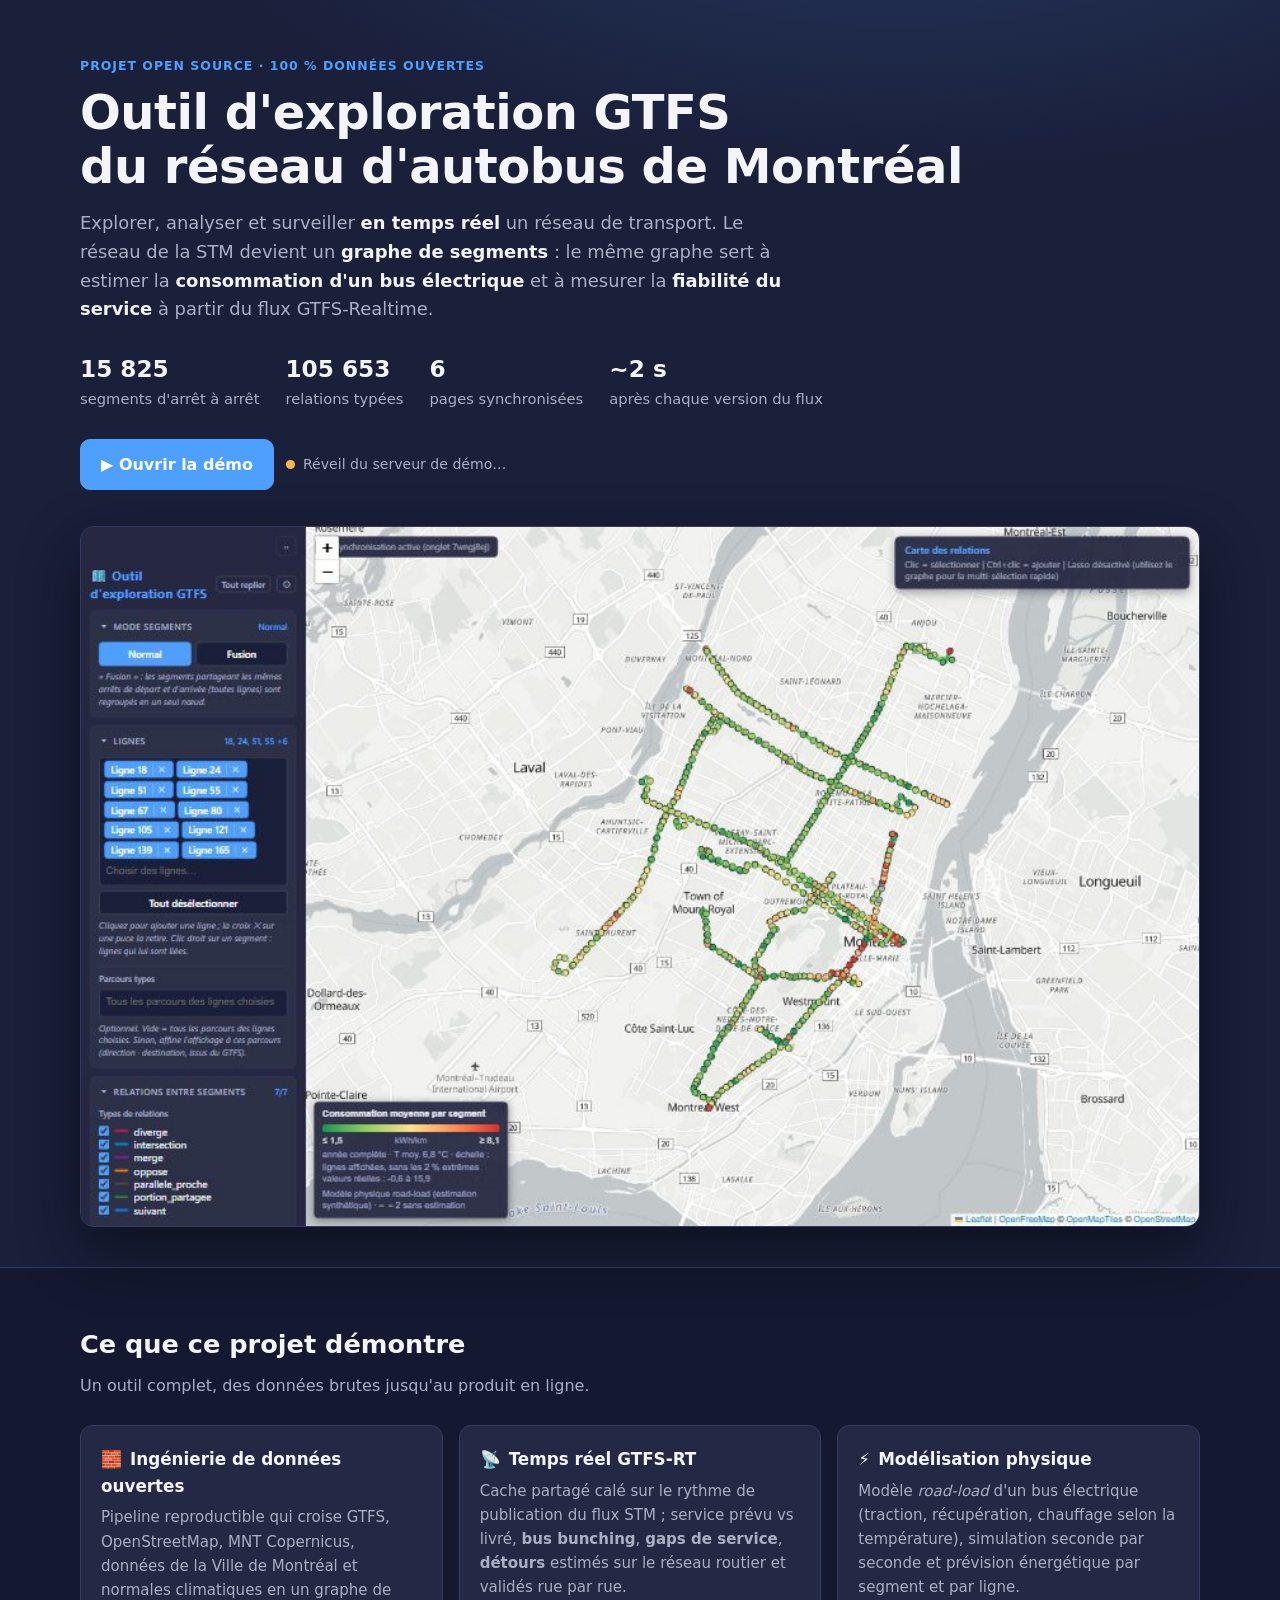
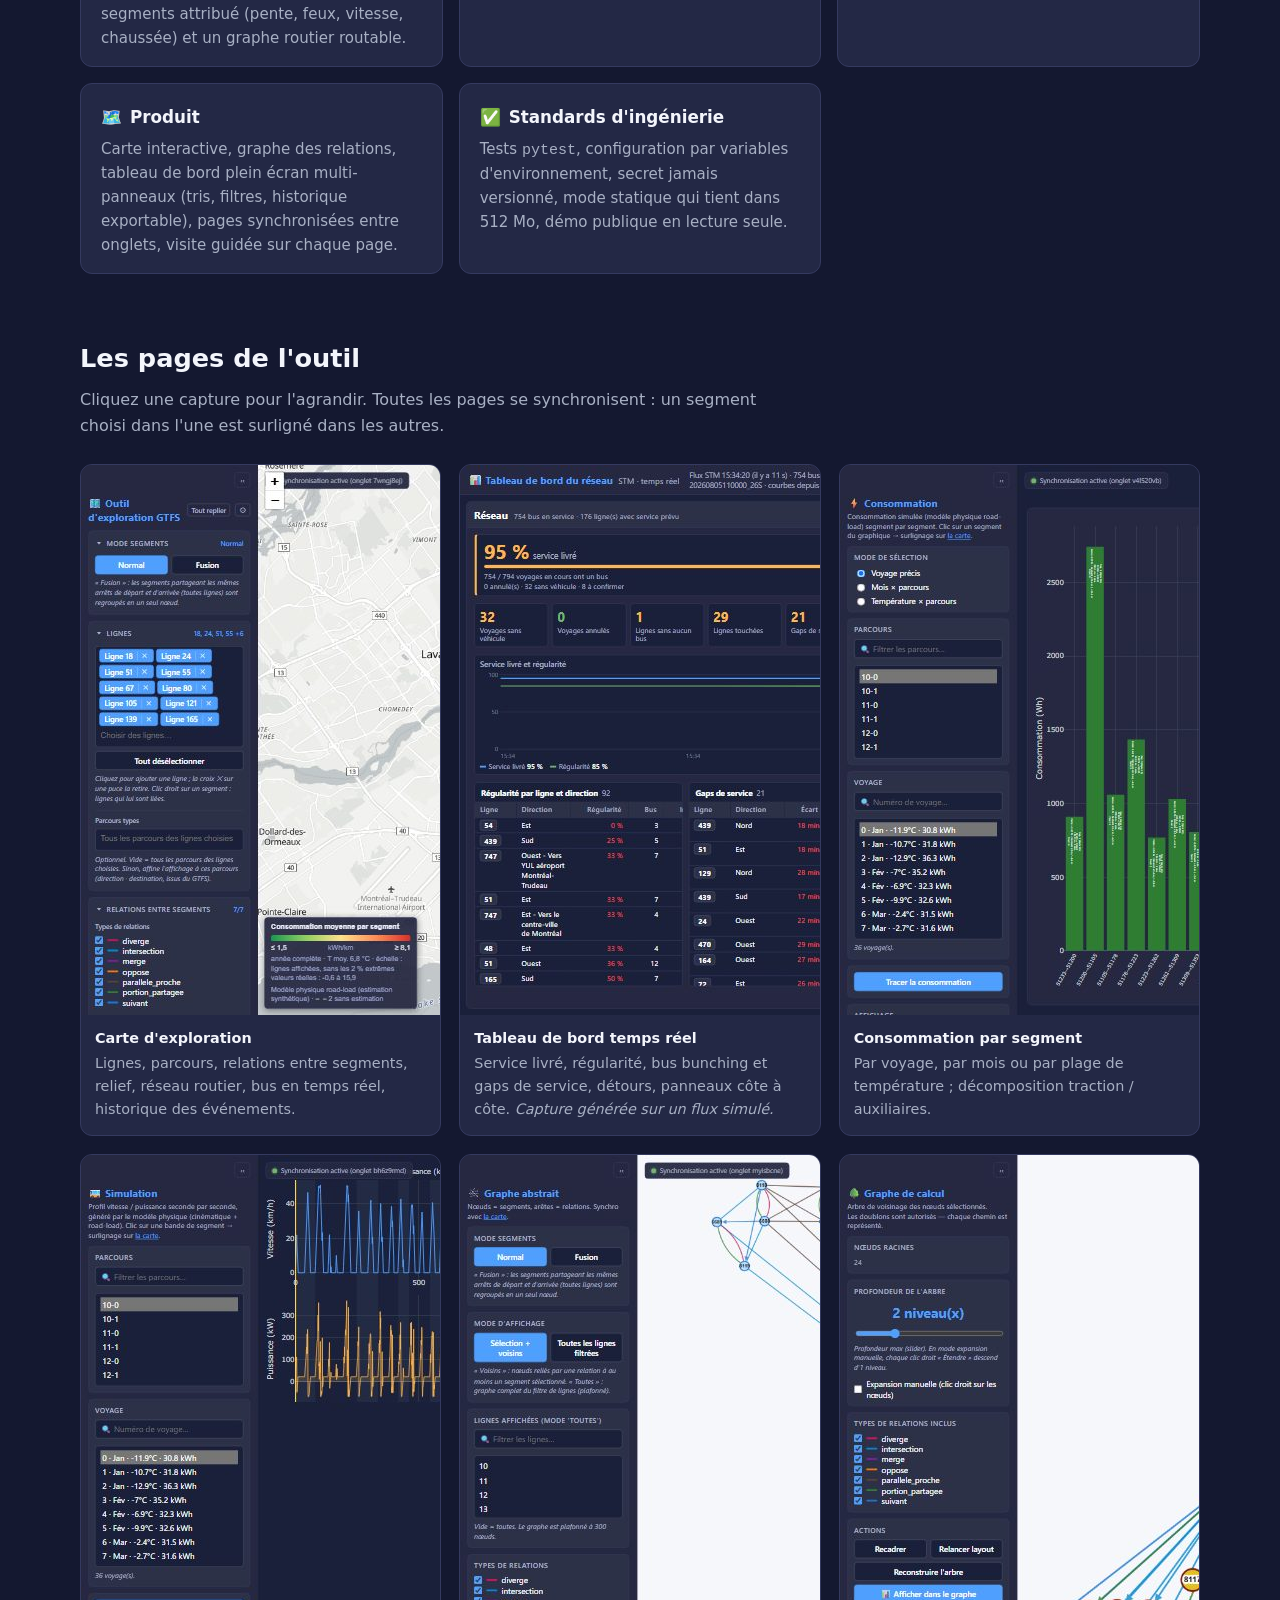
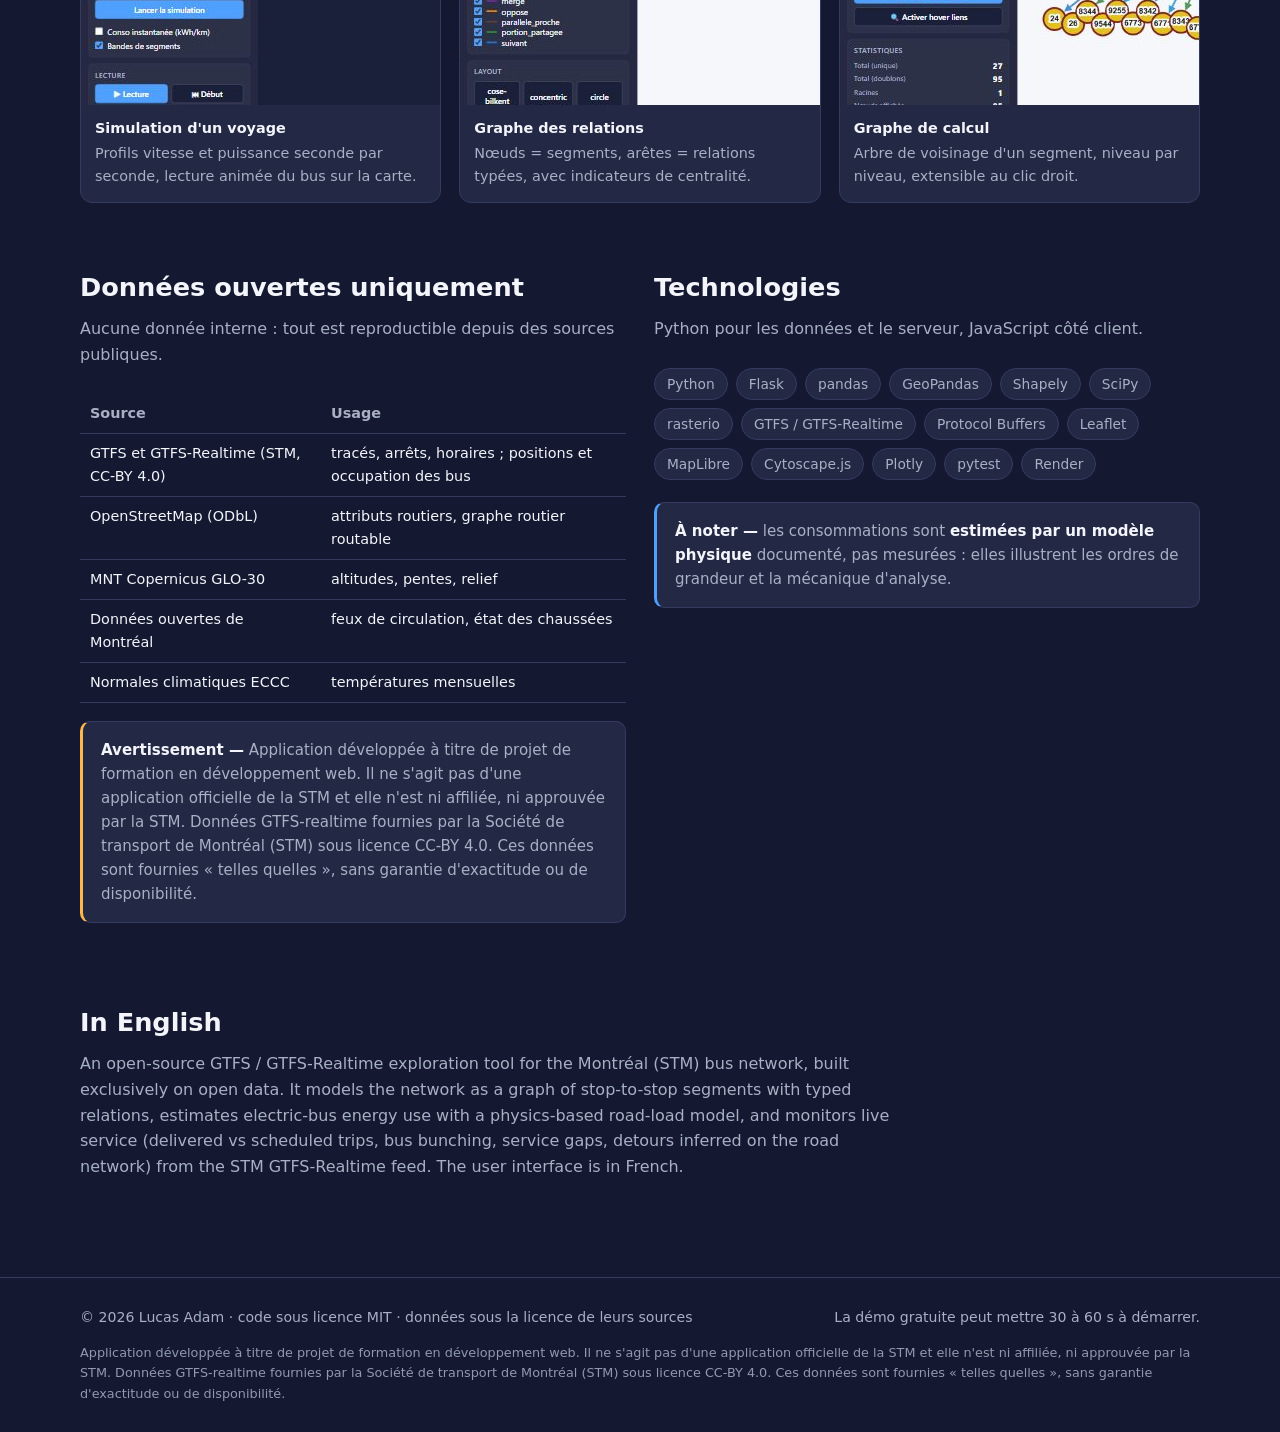
==== docs/index.html @ 2d57527c "Outil d'exploration GTFS : temps réel GTFS-RT, énergie, tableau de bord, visite guidée Temps réel (G" ====
<!DOCTYPE html>
<html lang="fr">
<head>
  <meta charset="utf-8">
  <meta name="viewport" content="width=device-width, initial-scale=1">
  <title>Outil d'exploration GTFS — réseau d'autobus de Montréal</title>
  <meta name="description" content="Outil open source d'exploration GTFS / GTFS-Realtime du réseau d'autobus de Montréal : graphe de segments, suivi temps réel, prévision énergétique. 100 % données ouvertes.">
  <meta property="og:title" content="Outil d'exploration GTFS — réseau d'autobus de Montréal">
  <meta property="og:description" content="Graphe de 15 825 segments, suivi temps réel GTFS-RT, prévision énergétique. 100 % données ouvertes.">
  <meta property="og:image" content="apercus/carte.jpg">
  <!--
    Page de présentation statique (GitHub Pages, dossier docs/) : s'affiche
    instantanément, contrairement à la démo Render gratuite qui dort après
    15 min d'inactivité. Dès l'ouverture, une requête réveille le serveur de
    démo pendant la lecture ; le bouton indique quand elle est prête.
    Captures : docs/apercus/ (copiées par scripts/capturer_apercus.py).
  -->
  <style>
    :root {
      --fond: #141830; --fond-2: #1a1f3a; --carte: #232845; --bord: #353a60;
      --texte: #f3f5fb; --doux: #a8b0c4; --accent: #4f9fff; --accent-2: #6db4ff;
      --vert: #6db86d; --ambre: #ffb74d;
      color-scheme: dark;
    }
    * { box-sizing: border-box; }
    html { scroll-behavior: smooth; }
    body {
      margin: 0; background: var(--fond); color: var(--texte);
      font: 16px/1.6 system-ui, -apple-system, "Segoe UI", Roboto, "Helvetica Neue", Arial, sans-serif;
    }
    a { color: var(--accent-2); }
    img { max-width: 100%; display: block; }
    .conteneur { width: min(1120px, 100% - 32px); margin-inline: auto; }

    /* En-tête */
    header.hero {
      background: radial-gradient(1200px 500px at 70% -10%, rgba(79,159,255,.18), transparent 60%), var(--fond-2);
      border-bottom: 1px solid var(--bord);
      padding-block: 56px 40px;
    }
    .surtitre { color: var(--accent); font-weight: 700; letter-spacing: .08em; text-transform: uppercase; font-size: .78rem; margin: 0 0 10px; }
    h1 { font-size: clamp(1.9rem, 4.2vw, 3rem); line-height: 1.12; margin: 0 0 16px; letter-spacing: -.01em; }
    .accroche { font-size: 1.12rem; color: var(--doux); max-width: 62ch; margin: 0 0 26px; }
    .accroche b { color: var(--texte); }
    .chiffres { display: flex; flex-wrap: wrap; gap: 10px 26px; margin: 0 0 28px; padding: 0; list-style: none; }
    .chiffres li { color: var(--doux); font-size: .92rem; }
    .chiffres b { display: block; color: var(--texte); font-size: 1.45rem; font-variant-numeric: tabular-nums; }
    .actions { display: flex; flex-wrap: wrap; gap: 12px; align-items: center; }
    .bouton {
      display: inline-flex; align-items: center; gap: 10px; padding: 12px 20px; border-radius: 10px;
      font-weight: 700; text-decoration: none; border: 1px solid var(--accent); transition: background .15s, transform .15s;
    }
    .bouton.principal { background: var(--accent); color: #fff; }
    .bouton.principal:hover { background: var(--accent-2); transform: translateY(-1px); }
    .bouton.second { color: var(--accent-2); background: transparent; }
    .bouton.second:hover { background: rgba(79,159,255,.12); }
    .bouton[hidden] { display: none; }
    .etat-demo { display: inline-flex; align-items: center; gap: 8px; color: var(--doux); font-size: .88rem; }
    .etat-demo i { width: 9px; height: 9px; border-radius: 50%; background: var(--ambre); box-shadow: 0 0 0 0 rgba(255,183,77,.6); animation: pouls 1.4s infinite; }
    .etat-demo.pret i { background: var(--vert); animation: none; }
    .etat-demo.erreur i { background: #9e9e9e; animation: none; }
    @keyframes pouls { 70% { box-shadow: 0 0 0 8px rgba(255,183,77,0); } 100% { box-shadow: 0 0 0 0 rgba(255,183,77,0); } }
    .capture-principale {
      margin-top: 36px; border-radius: 14px; overflow: hidden; border: 1px solid var(--bord);
      box-shadow: 0 24px 60px rgba(0,0,0,.45);
    }
    .capture-principale img { width: 100%; height: auto; }

    /* Sections */
    section { padding-block: 56px 8px; }
    h2 { font-size: 1.6rem; margin: 0 0 8px; }
    .sous { color: var(--doux); margin: 0 0 26px; max-width: 70ch; }
    .grille { display: grid; gap: 16px; grid-template-columns: repeat(auto-fit, minmax(min(100%, 300px), 1fr)); }
    .pilier { background: var(--carte); border: 1px solid var(--bord); border-radius: 12px; padding: 20px 20px 16px; }
    .pilier h3 { margin: 0 0 6px; font-size: 1.05rem; }
    .pilier h3 span { margin-right: 8px; }
    .pilier p { margin: 0; color: var(--doux); font-size: .94rem; }
    .galerie { display: grid; gap: 18px; grid-template-columns: repeat(auto-fit, minmax(min(100%, 330px), 1fr)); }
    figure { margin: 0; background: var(--carte); border: 1px solid var(--bord); border-radius: 12px; overflow: hidden; }
    figure a { display: block; }
    figure img { width: 100%; aspect-ratio: 880 / 550; object-fit: cover; object-position: top left; transition: transform .25s; }
    figure a:hover img { transform: scale(1.02); }
    figcaption { padding: 12px 14px 14px; font-size: .9rem; color: var(--doux); }
    figcaption b { color: var(--texte); display: block; margin-bottom: 2px; }
    .puces { display: flex; flex-wrap: wrap; gap: 8px; padding: 0; margin: 0; list-style: none; }
    .puces li { border: 1px solid var(--bord); background: var(--carte); border-radius: 999px; padding: 4px 12px; font-size: .86rem; color: var(--doux); }
    .deux-col { display: grid; gap: 28px; grid-template-columns: repeat(auto-fit, minmax(min(100%, 420px), 1fr)); }
    .encart { background: var(--carte); border: 1px solid var(--bord); border-left: 3px solid var(--accent); border-radius: 10px; padding: 16px 18px; color: var(--doux); font-size: .94rem; }
    .encart b { color: var(--texte); }
    table { width: 100%; border-collapse: collapse; font-size: .9rem; }
    th, td { text-align: left; padding: 8px 10px; border-bottom: 1px solid var(--bord); vertical-align: top; }
    th { color: var(--doux); font-weight: 600; }
    .tableau-defile { overflow-x: auto; }
    footer { margin-top: 64px; padding-block: 28px; border-top: 1px solid var(--bord); color: var(--doux); font-size: .88rem; }
    footer .conteneur { display: flex; flex-wrap: wrap; gap: 8px 24px; justify-content: space-between; }
    .avertissement-pied { flex-basis: 100%; margin: 6px 0 0; font-size: .8rem; opacity: .85; }
    .encart.avertissement { border-left-color: var(--ambre); }
    @media (prefers-reduced-motion: reduce) { * { animation: none !important; transition: none !important; } }
  </style>
</head>
<body>

<header class="hero">
  <div class="conteneur">
    <p class="surtitre">Projet open source · 100 % données ouvertes</p>
    <h1>Outil d'exploration GTFS<br>du réseau d'autobus de Montréal</h1>
    <p class="accroche">Explorer, analyser et surveiller <b>en temps réel</b> un réseau de transport.
      Le réseau de la STM devient un <b>graphe de segments</b> : le même graphe sert à estimer la
      <b>consommation d'un bus électrique</b> et à mesurer la <b>fiabilité du service</b> à partir du flux GTFS-Realtime.</p>
    <ul class="chiffres">
      <li><b>15 825</b>segments d'arrêt à arrêt</li>
      <li><b>105 653</b>relations typées</li>
      <li><b>6</b>pages synchronisées</li>
      <li><b>~2 s</b>après chaque version du flux</li>
    </ul>
    <div class="actions">
      <a class="bouton principal" id="lienDemo" href="https://visualisation-reseau-transport.onrender.com" target="_blank" rel="noopener">▶ Ouvrir la démo</a>
      <a class="bouton second" id="lienCode" href="#" target="_blank" rel="noopener" hidden>Code source sur GitHub</a>
      <span class="etat-demo" id="etatDemo" role="status" aria-live="polite"><i></i><span>Réveil du serveur de démo…</span></span>
    </div>
    <div class="capture-principale">
      <img src="apercus/carte.jpg" width="880" height="550"
           alt="Carte de Montréal : dix lignes d'autobus colorées du vert au rouge selon la consommation estimée par segment, menu de réglages à gauche">
    </div>
  </div>
</header>

<main>
  <section class="conteneur" aria-labelledby="t-demontre">
    <h2 id="t-demontre">Ce que ce projet démontre</h2>
    <p class="sous">Un outil complet, des données brutes jusqu'au produit en ligne.</p>
    <div class="grille">
      <article class="pilier">
        <h3><span aria-hidden="true">🧱</span>Ingénierie de données ouvertes</h3>
        <p>Pipeline reproductible qui croise GTFS, OpenStreetMap, MNT Copernicus, données de la Ville de Montréal
          et normales climatiques en un graphe de segments attribué (pente, feux, vitesse, chaussée) et un graphe routier routable.</p>
      </article>
      <article class="pilier">
        <h3><span aria-hidden="true">📡</span>Temps réel GTFS-RT</h3>
        <p>Cache partagé calé sur le rythme de publication du flux STM ; service prévu vs livré,
          <b>bus bunching</b>, <b>gaps de service</b>, <b>détours</b> estimés sur le réseau routier et validés rue par rue.</p>
      </article>
      <article class="pilier">
        <h3><span aria-hidden="true">⚡</span>Modélisation physique</h3>
        <p>Modèle <i>road-load</i> d'un bus électrique (traction, récupération, chauffage selon la température),
          simulation seconde par seconde et prévision énergétique par segment et par ligne.</p>
      </article>
      <article class="pilier">
        <h3><span aria-hidden="true">🗺️</span>Produit</h3>
        <p>Carte interactive, graphe des relations, tableau de bord plein écran multi-panneaux (tris, filtres,
          historique exportable), pages synchronisées entre onglets, visite guidée sur chaque page.</p>
      </article>
      <article class="pilier">
        <h3><span aria-hidden="true">✅</span>Standards d'ingénierie</h3>
        <p>Tests <code>pytest</code>, configuration par variables d'environnement, secret jamais versionné,
          mode statique qui tient dans 512 Mo, démo publique en lecture seule.</p>
      </article>
    </div>
  </section>

  <section class="conteneur" aria-labelledby="t-pages">
    <h2 id="t-pages">Les pages de l'outil</h2>
    <p class="sous">Cliquez une capture pour l'agrandir. Toutes les pages se synchronisent : un segment choisi dans l'une est surligné dans les autres.</p>
    <div class="galerie">
      <figure>
        <a href="apercus/carte.jpg" target="_blank" rel="noopener"><img src="apercus/carte.jpg" width="880" height="550" loading="lazy" alt="Carte des segments colorés selon la consommation"></a>
        <figcaption><b>Carte d'exploration</b>Lignes, parcours, relations entre segments, relief, réseau routier, bus en temps réel, historique des événements.</figcaption>
      </figure>
      <figure>
        <a href="apercus/tableau_de_bord.jpg" target="_blank" rel="noopener"><img src="apercus/tableau_de_bord.jpg" width="880" height="550" loading="lazy" alt="Tableau de bord du réseau : service livré, régularité, tuiles d'incidents, tableaux"></a>
        <figcaption><b>Tableau de bord temps réel</b>Service livré, régularité, bus bunching et gaps de service, détours, panneaux côte à côte. <i>Capture générée sur un flux simulé.</i></figcaption>
      </figure>
      <figure>
        <a href="apercus/consommation.jpg" target="_blank" rel="noopener"><img src="apercus/consommation.jpg" width="880" height="550" loading="lazy" alt="Histogramme de la consommation par segment d'un voyage"></a>
        <figcaption><b>Consommation par segment</b>Par voyage, par mois ou par plage de température ; décomposition traction / auxiliaires.</figcaption>
      </figure>
      <figure>
        <a href="apercus/simulation.jpg" target="_blank" rel="noopener"><img src="apercus/simulation.jpg" width="880" height="550" loading="lazy" alt="Profils de vitesse et de puissance seconde par seconde"></a>
        <figcaption><b>Simulation d'un voyage</b>Profils vitesse et puissance seconde par seconde, lecture animée du bus sur la carte.</figcaption>
      </figure>
      <figure>
        <a href="apercus/graphe.jpg" target="_blank" rel="noopener"><img src="apercus/graphe.jpg" width="880" height="550" loading="lazy" alt="Graphe des relations entre segments"></a>
        <figcaption><b>Graphe des relations</b>Nœuds = segments, arêtes = relations typées, avec indicateurs de centralité.</figcaption>
      </figure>
      <figure>
        <a href="apercus/graphe_calcul.jpg" target="_blank" rel="noopener"><img src="apercus/graphe_calcul.jpg" width="880" height="550" loading="lazy" alt="Arbre de voisinage d'un segment sur deux niveaux"></a>
        <figcaption><b>Graphe de calcul</b>Arbre de voisinage d'un segment, niveau par niveau, extensible au clic droit.</figcaption>
      </figure>
    </div>
  </section>

  <section class="conteneur" aria-labelledby="t-donnees">
    <div class="deux-col">
      <div>
        <h2 id="t-donnees">Données ouvertes uniquement</h2>
        <p class="sous">Aucune donnée interne : tout est reproductible depuis des sources publiques.</p>
        <div class="tableau-defile">
          <table>
            <thead><tr><th>Source</th><th>Usage</th></tr></thead>
            <tbody>
              <tr><td>GTFS et GTFS-Realtime (STM, CC-BY 4.0)</td><td>tracés, arrêts, horaires ; positions et occupation des bus</td></tr>
              <tr><td>OpenStreetMap (ODbL)</td><td>attributs routiers, graphe routier routable</td></tr>
              <tr><td>MNT Copernicus GLO-30</td><td>altitudes, pentes, relief</td></tr>
              <tr><td>Données ouvertes de Montréal</td><td>feux de circulation, état des chaussées</td></tr>
              <tr><td>Normales climatiques ECCC</td><td>températures mensuelles</td></tr>
            </tbody>
          </table>
        </div>
        <p class="encart avertissement" style="margin-top:18px"><b>Avertissement —</b> Application développée à titre de projet de formation en développement web. Il ne s'agit pas d'une application officielle de la STM et elle n'est ni affiliée, ni approuvée par la STM. Données GTFS-realtime fournies par la Société de transport de Montréal (STM) sous licence CC-BY 4.0. Ces données sont fournies « telles quelles », sans garantie d'exactitude ou de disponibilité.</p>
      </div>
      <div>
        <h2>Technologies</h2>
        <p class="sous">Python pour les données et le serveur, JavaScript côté client.</p>
        <ul class="puces">
          <li>Python</li><li>Flask</li><li>pandas</li><li>GeoPandas</li><li>Shapely</li><li>SciPy</li>
          <li>rasterio</li><li>GTFS / GTFS-Realtime</li><li>Protocol Buffers</li><li>Leaflet</li>
          <li>MapLibre</li><li>Cytoscape.js</li><li>Plotly</li><li>pytest</li><li>Render</li>
        </ul>
        <p class="encart" style="margin-top:22px"><b>À noter —</b> les consommations sont <b>estimées par un modèle
          physique</b> documenté, pas mesurées : elles illustrent les ordres de grandeur et la mécanique d'analyse.</p>
      </div>
    </div>
  </section>

  <section class="conteneur" lang="en" aria-labelledby="t-en">
    <h2 id="t-en">In English</h2>
    <p class="sous" style="max-width:80ch">An open-source GTFS / GTFS-Realtime exploration tool for the Montréal (STM) bus
      network, built exclusively on open data. It models the network as a graph of stop-to-stop segments with typed
      relations, estimates electric-bus energy use with a physics-based road-load model, and monitors live service
      (delivered vs scheduled trips, bus bunching, service gaps, detours inferred on the road network) from the STM
      GTFS-Realtime feed. The user interface is in French.</p>
  </section>
</main>

<footer>
  <div class="conteneur">
    <span>© 2026 Lucas Adam · code sous licence MIT · données sous la licence de leurs sources</span>
    <span>La démo gratuite peut mettre 30 à 60 s à démarrer.</span>
  <p class="avertissement-pied">Application développée à titre de projet de formation en développement web. Il ne s'agit pas d'une application officielle de la STM et elle n'est ni affiliée, ni approuvée par la STM. Données GTFS-realtime fournies par la Société de transport de Montréal (STM) sous licence CC-BY 4.0. Ces données sont fournies « telles quelles », sans garantie d'exactitude ou de disponibilité.</p>
  </div>
</footer>

<script>
  // Démo Render gratuite : le serveur dort après 15 min d'inactivité. Une requête
  // le réveille pendant que le visiteur lit cette page ; la réponse (opaque, en
  // mode no-cors) n'arrive qu'une fois le serveur démarré.
  const DEMO = "https://visualisation-reseau-transport.onrender.com";
  const etat = document.getElementById("etatDemo");
  const texte = etat.querySelector("span");
  let pret = false;
  async function reveiller(essai = 1) {
    try {
      await fetch(`${DEMO}/api/meta?reveil=${Date.now()}`, { mode: "no-cors", cache: "no-store" });
      pret = true;
      etat.className = "etat-demo pret";
      texte.textContent = "Démo prête";
    } catch (e) {
      if (essai < 6) setTimeout(() => reveiller(essai + 1), 10000);
      else { etat.className = "etat-demo erreur"; texte.textContent = "Démo injoignable pour l'instant"; }
    }
  }
  reveiller();
  setTimeout(() => { if (!pret && !etat.classList.contains("erreur")) texte.textContent = "Réveil du serveur… (jusqu'à une minute)"; }, 6000);

  // Lien vers le code : déduit de l'adresse GitHub Pages (<compte>.github.io/<dépôt>/)
  const [compte] = location.hostname.split(".");
  const depot = location.pathname.split("/").filter(Boolean)[0];
  if (location.hostname.endsWith("github.io") && depot) {
    const lien = document.getElementById("lienCode");
    lien.href = `https://github.com/${compte}/${depot}`;
    lien.hidden = false;
  }
</script>
</body>
</html>
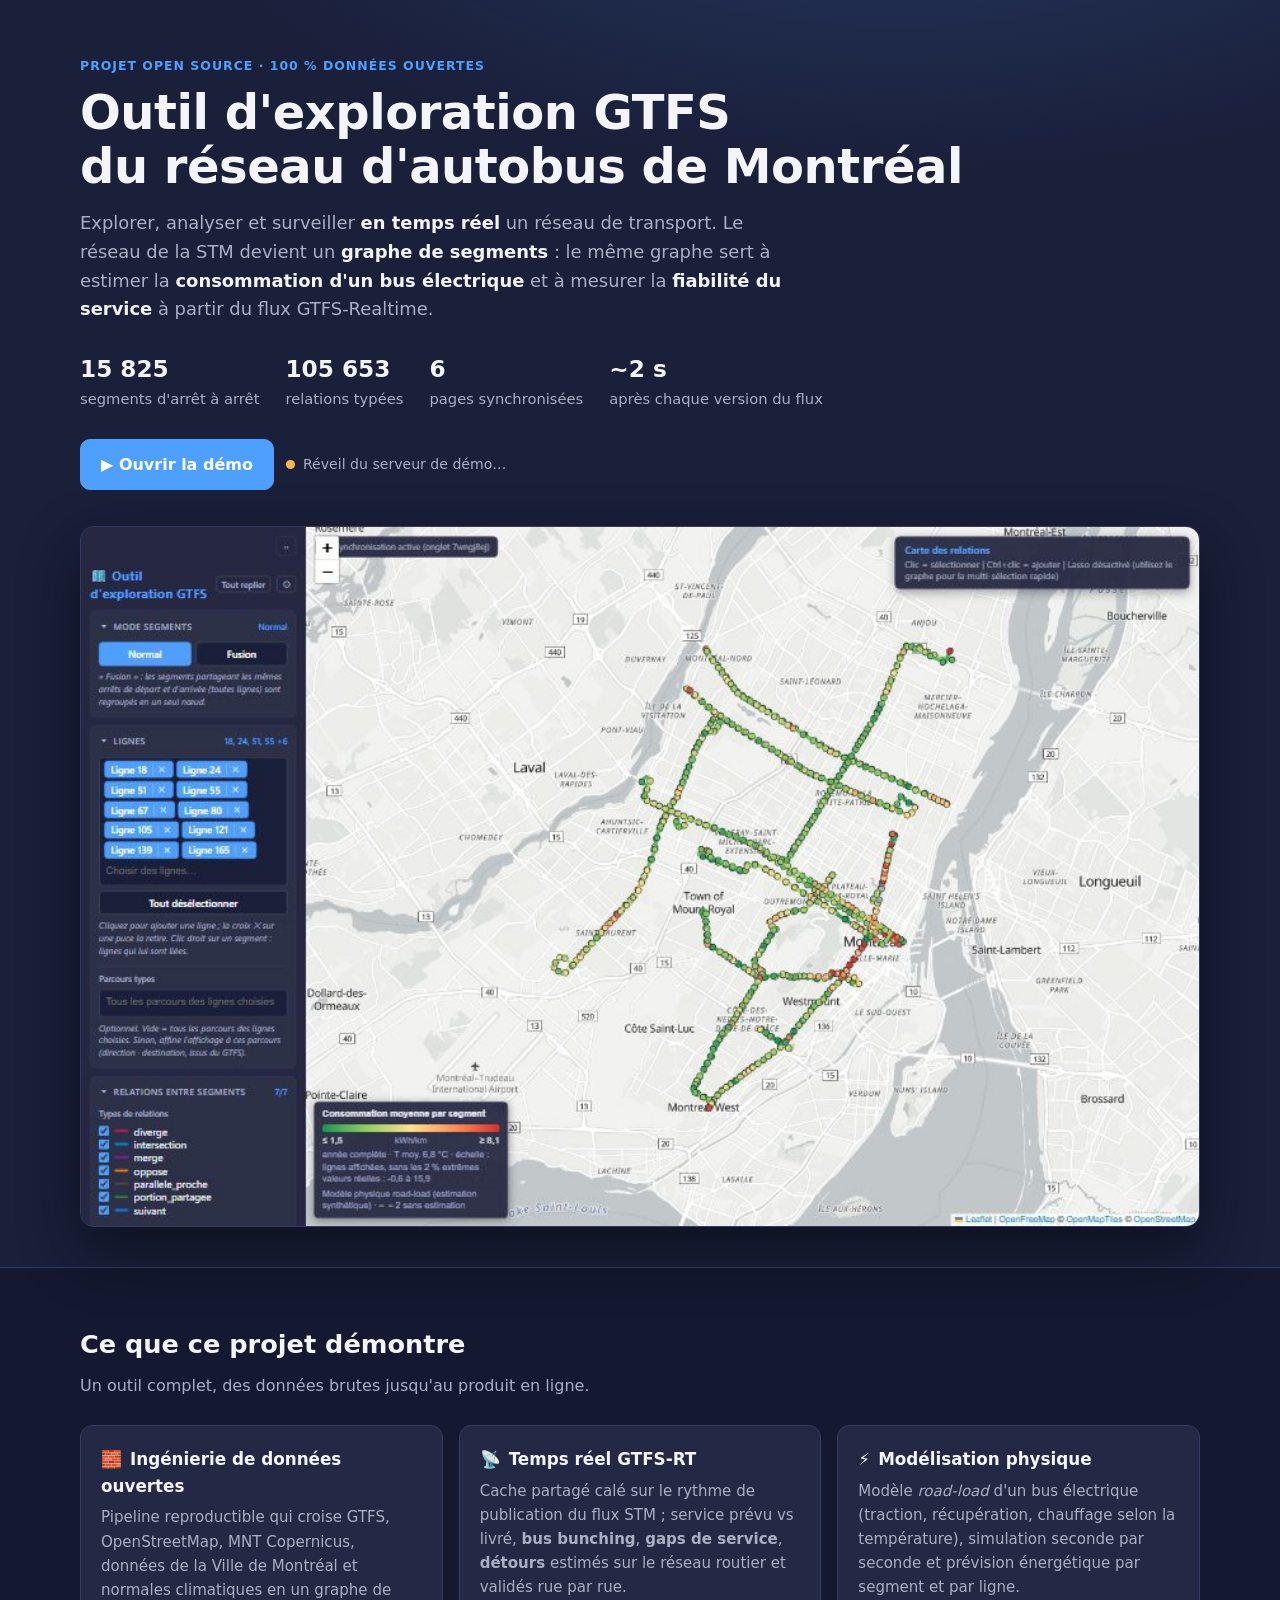
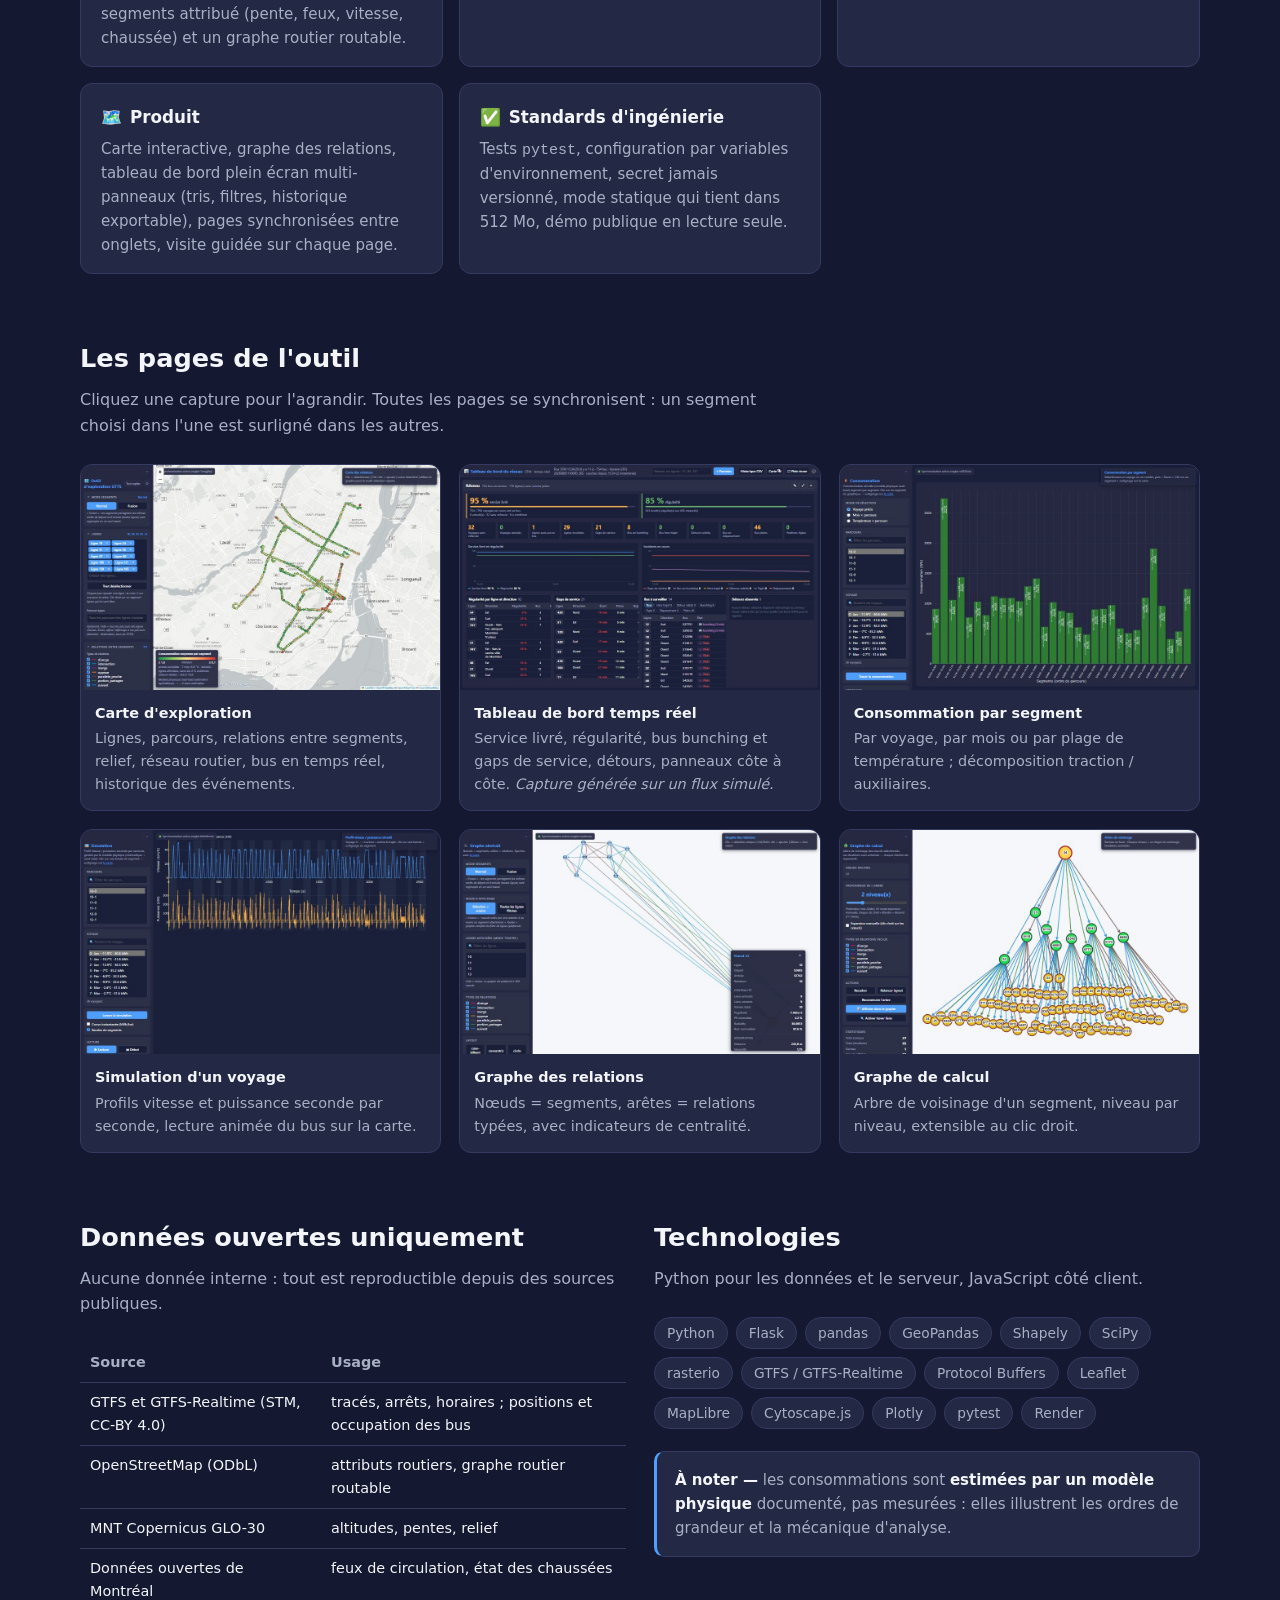
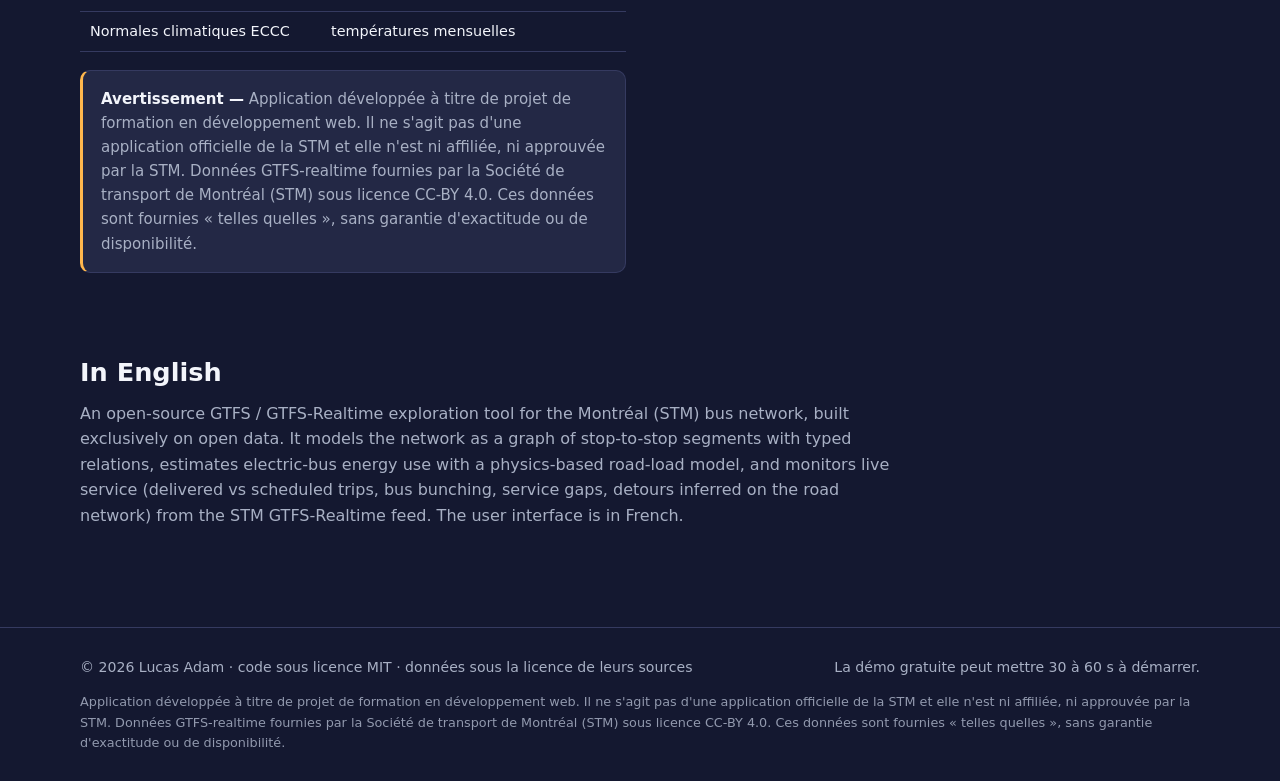
==== commit 9a8490f3: "fix(docs): vignettes de la galerie à la bonne hauteur L'attribut height=550 imposait 550 px de haut " ====
--- a/docs/index.html
+++ b/docs/index.html
@@ -78,7 +78,7 @@
     .galerie { display: grid; gap: 18px; grid-template-columns: repeat(auto-fit, minmax(min(100%, 330px), 1fr)); }
     figure { margin: 0; background: var(--carte); border: 1px solid var(--bord); border-radius: 12px; overflow: hidden; }
     figure a { display: block; }
-    figure img { width: 100%; aspect-ratio: 880 / 550; object-fit: cover; object-position: top left; transition: transform .25s; }
+    figure img { width: 100%; height: auto; aspect-ratio: 880 / 550; object-fit: cover; object-position: top left; transition: transform .25s; }
     figure a:hover img { transform: scale(1.02); }
     figcaption { padding: 12px 14px 14px; font-size: .9rem; color: var(--doux); }
     figcaption b { color: var(--texte); display: block; margin-bottom: 2px; }
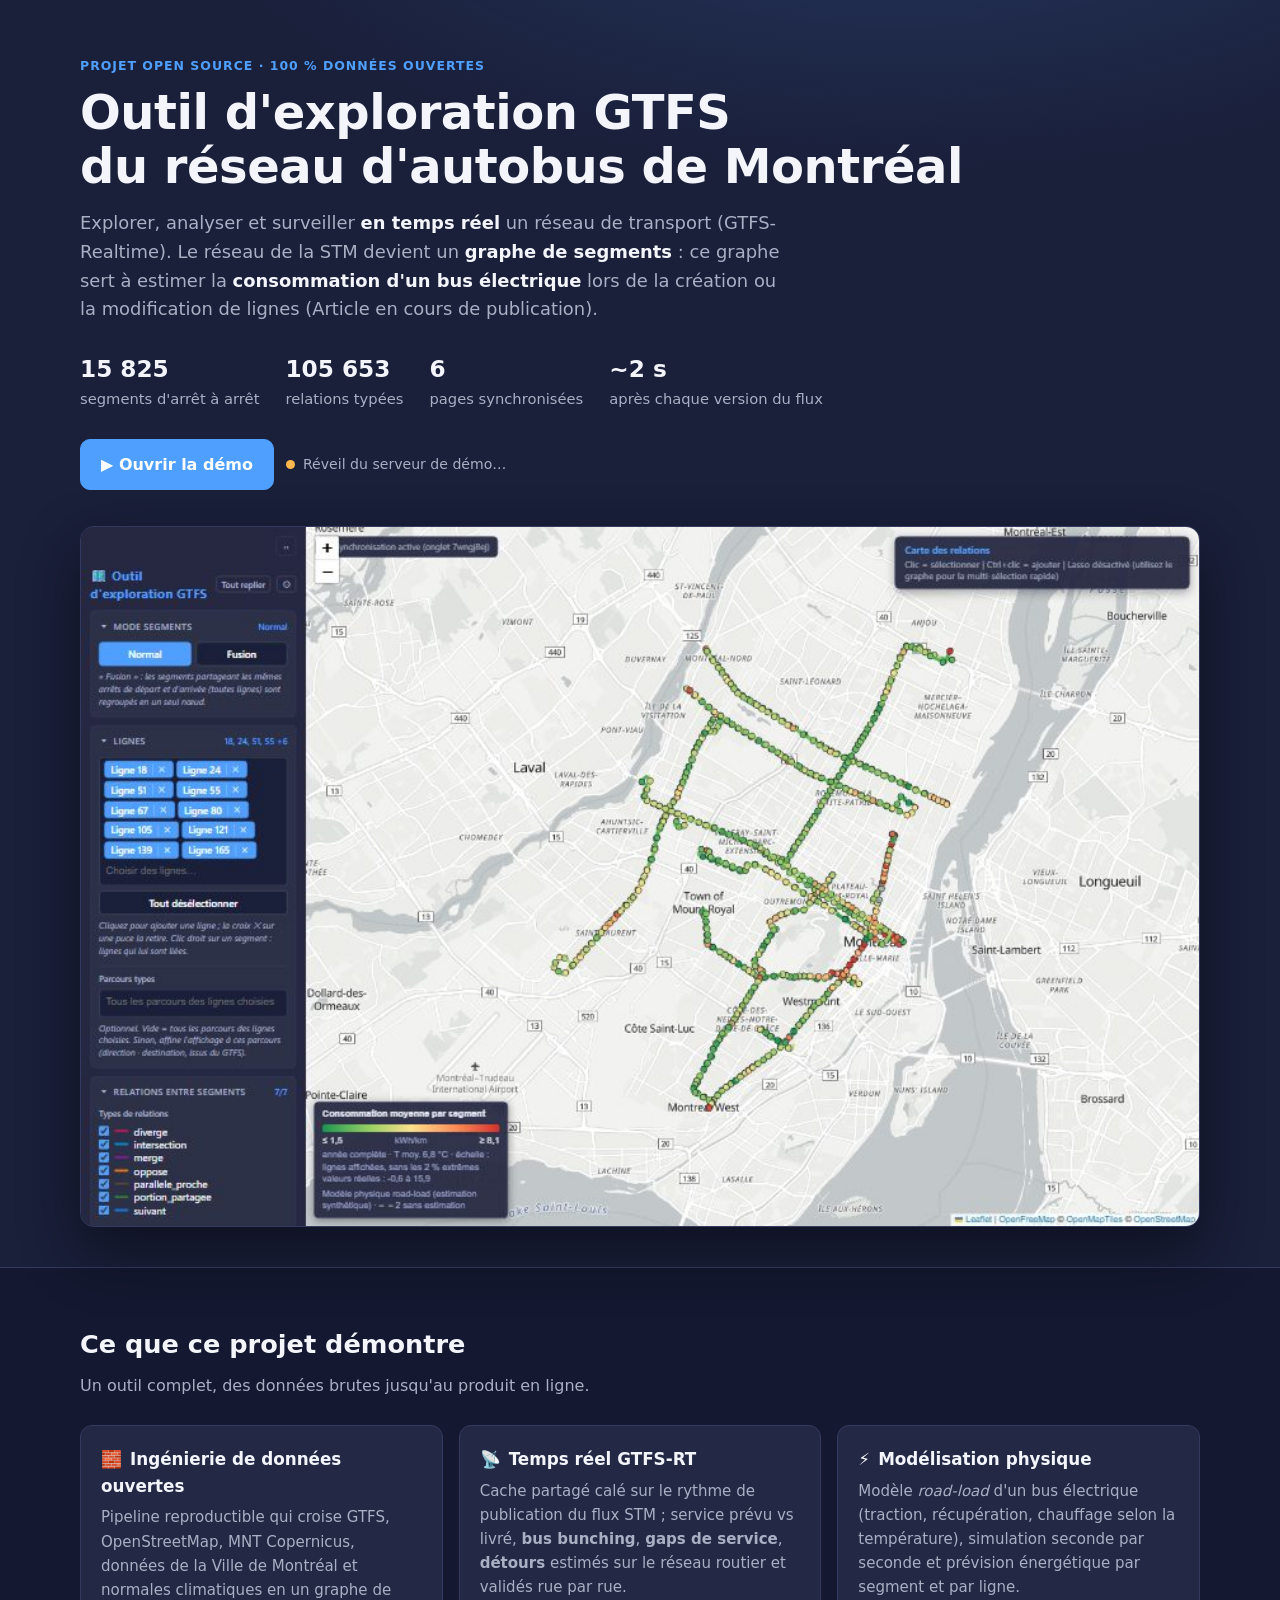
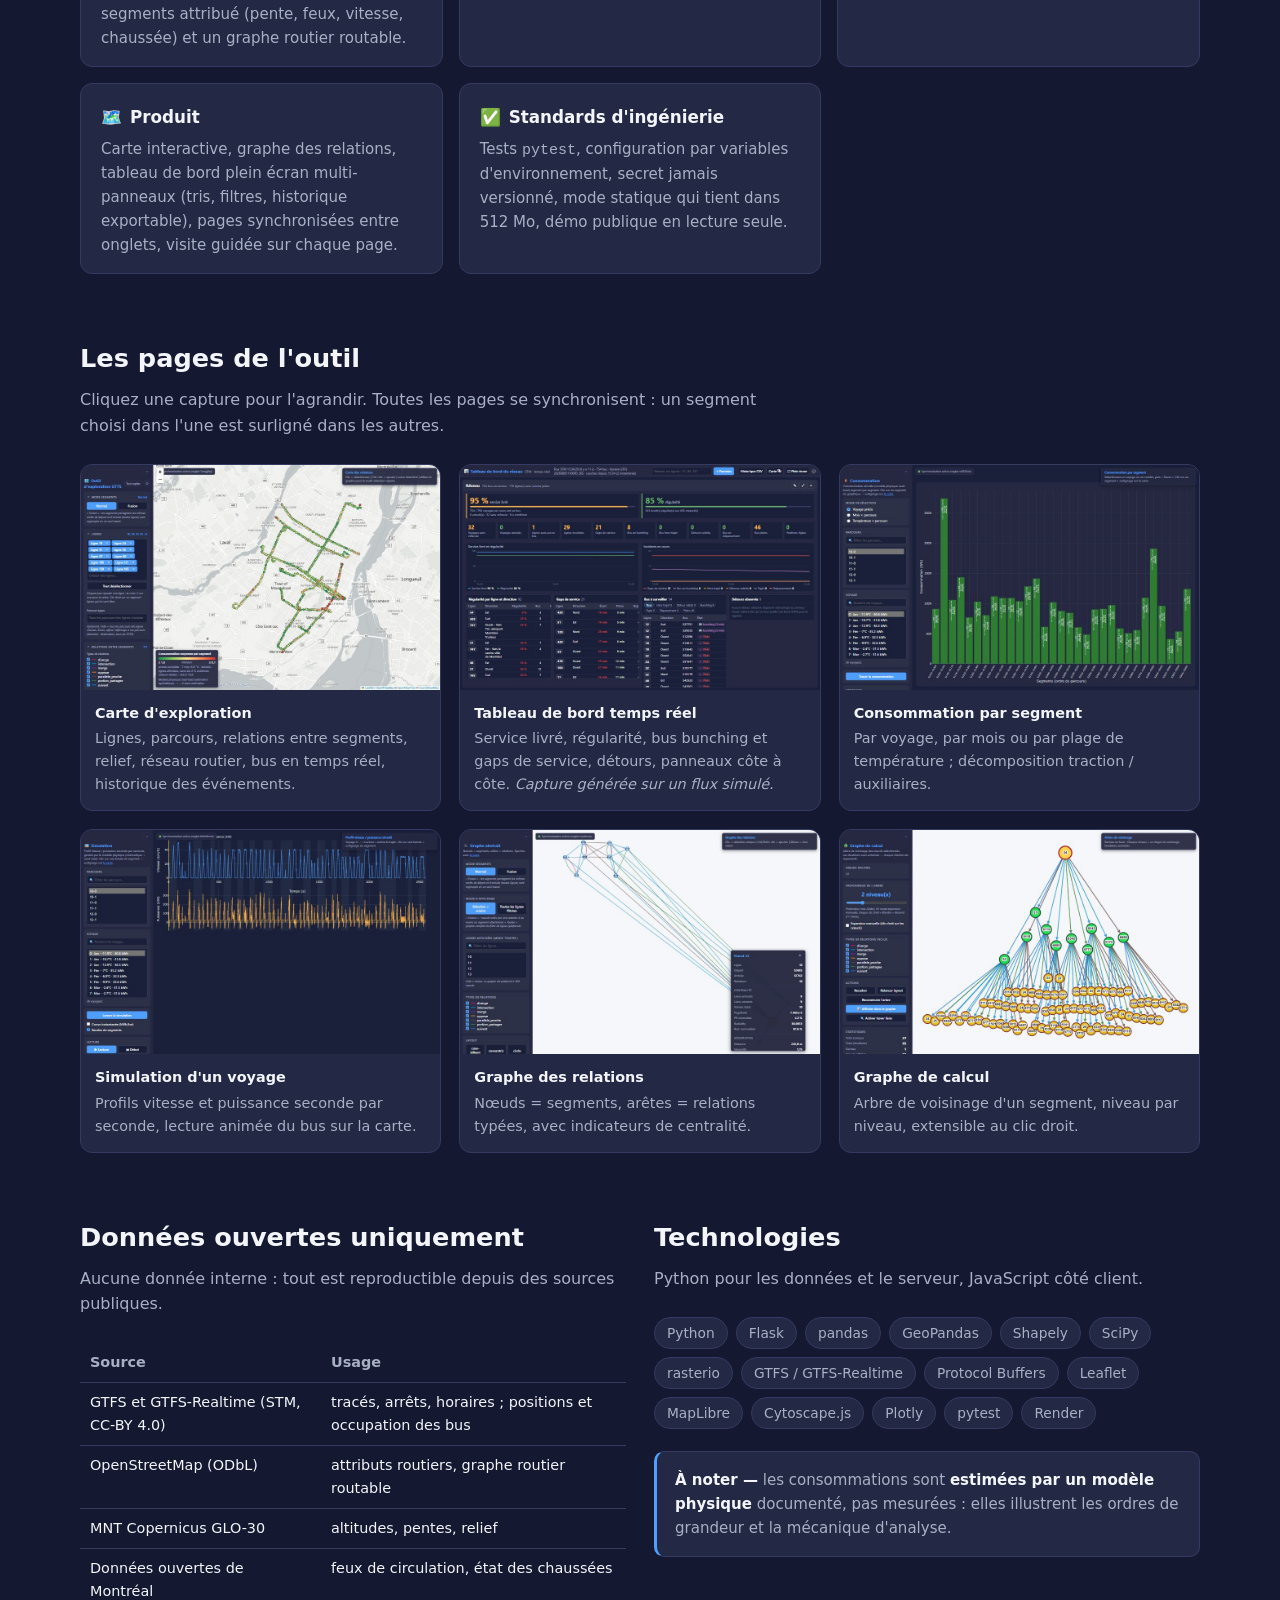
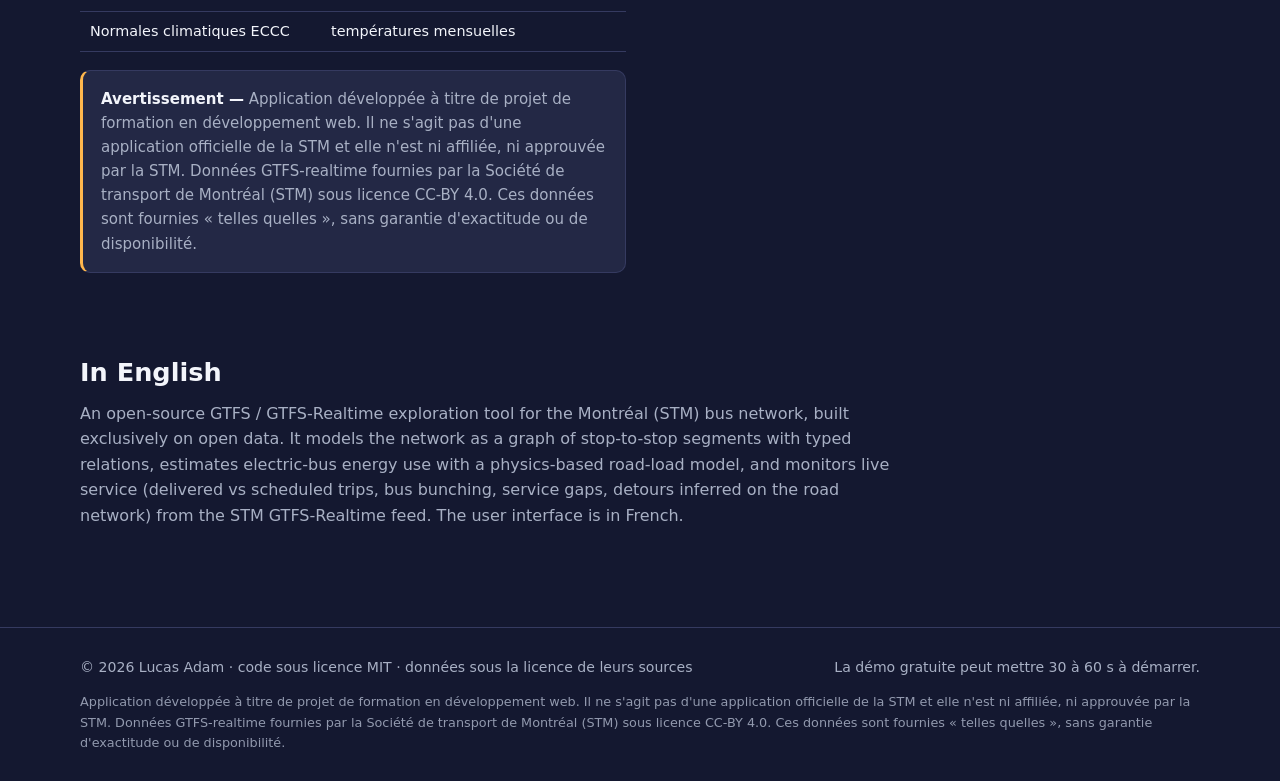
==== commit e9eeb75e: "Revise project description in index.html Updated the project description to include GTFS-Realtime an" ====
--- a/docs/index.html
+++ b/docs/index.html
@@ -104,9 +104,9 @@
   <div class="conteneur">
     <p class="surtitre">Projet open source · 100 % données ouvertes</p>
     <h1>Outil d'exploration GTFS<br>du réseau d'autobus de Montréal</h1>
-    <p class="accroche">Explorer, analyser et surveiller <b>en temps réel</b> un réseau de transport.
-      Le réseau de la STM devient un <b>graphe de segments</b> : le même graphe sert à estimer la
-      <b>consommation d'un bus électrique</b> et à mesurer la <b>fiabilité du service</b> à partir du flux GTFS-Realtime.</p>
+    <p class="accroche">Explorer, analyser et surveiller <b>en temps réel</b> un réseau de transport (GTFS-Realtime).
+      Le réseau de la STM devient un <b>graphe de segments</b> : ce graphe sert à estimer la
+      <b>consommation d'un bus électrique</b> lors de la création ou la modification de lignes (Article en cours de publication).</p>
     <ul class="chiffres">
       <li><b>15 825</b>segments d'arrêt à arrêt</li>
       <li><b>105 653</b>relations typées</li>
